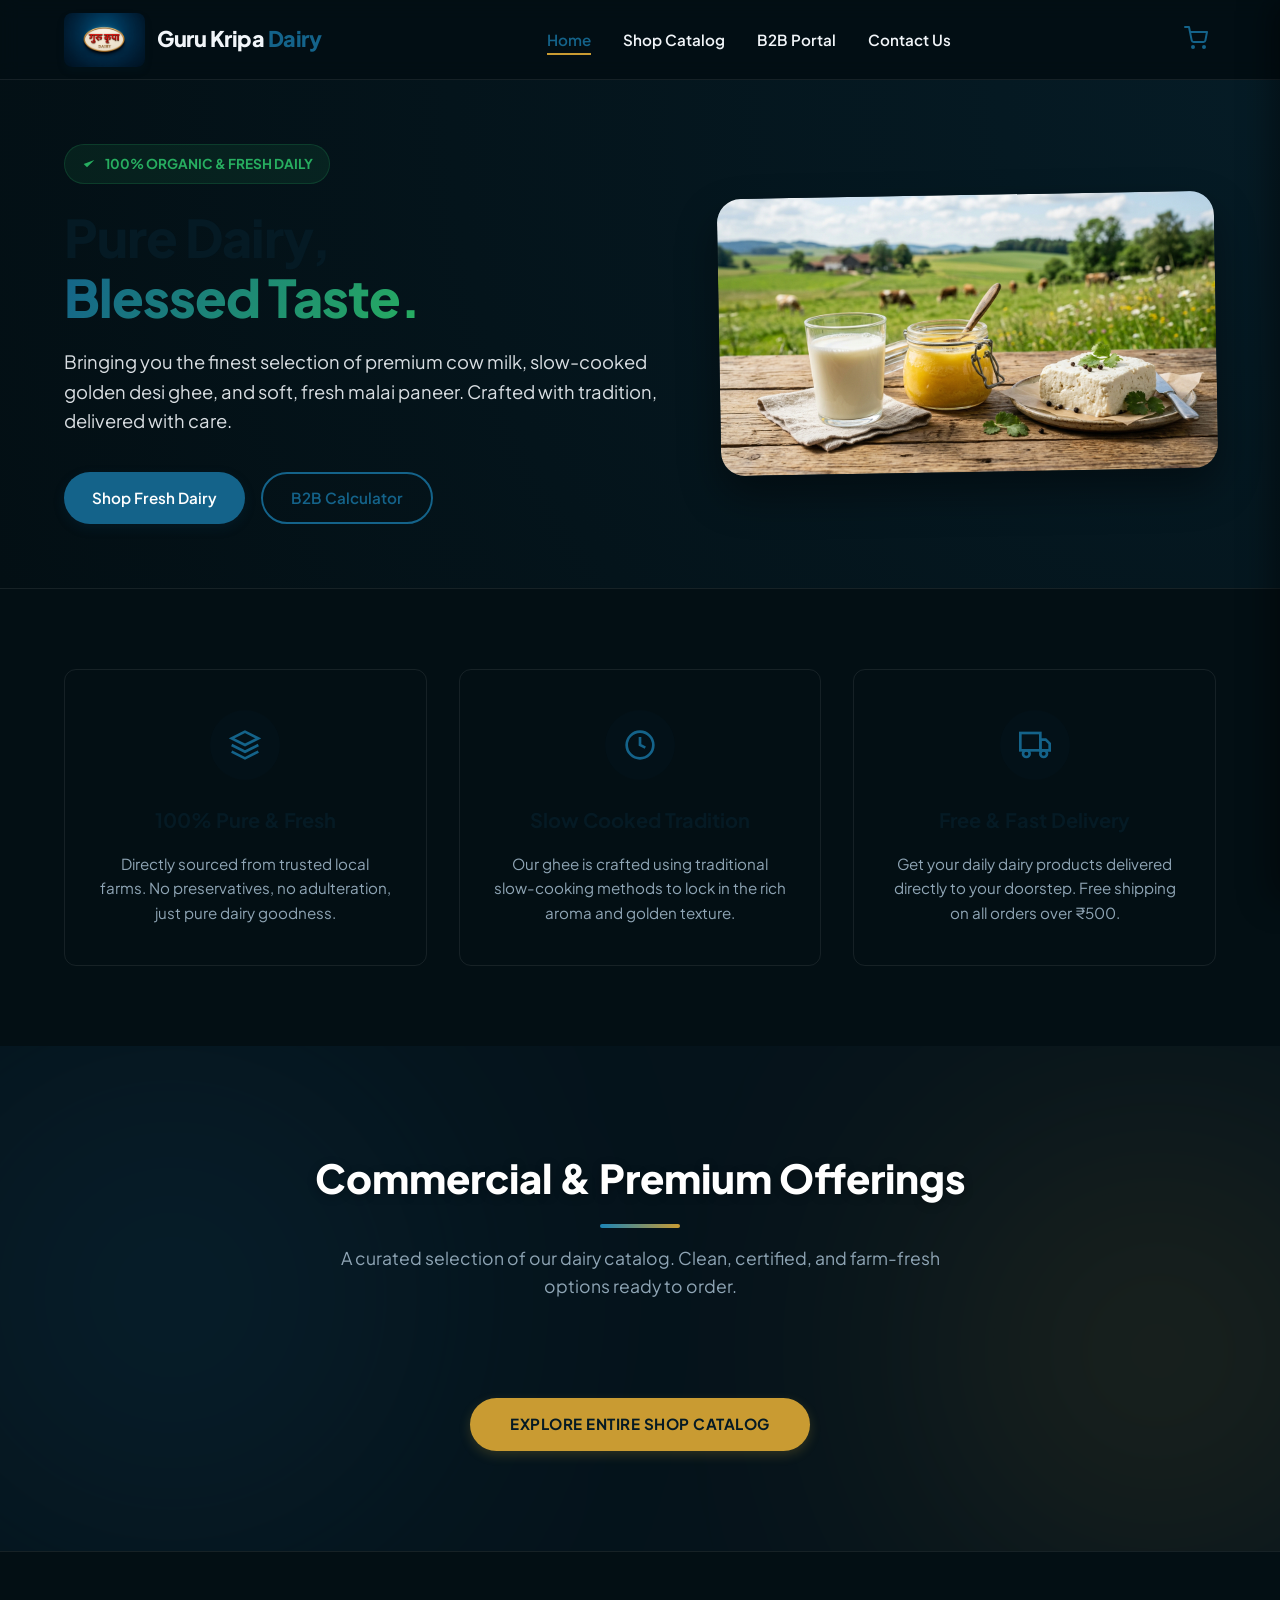
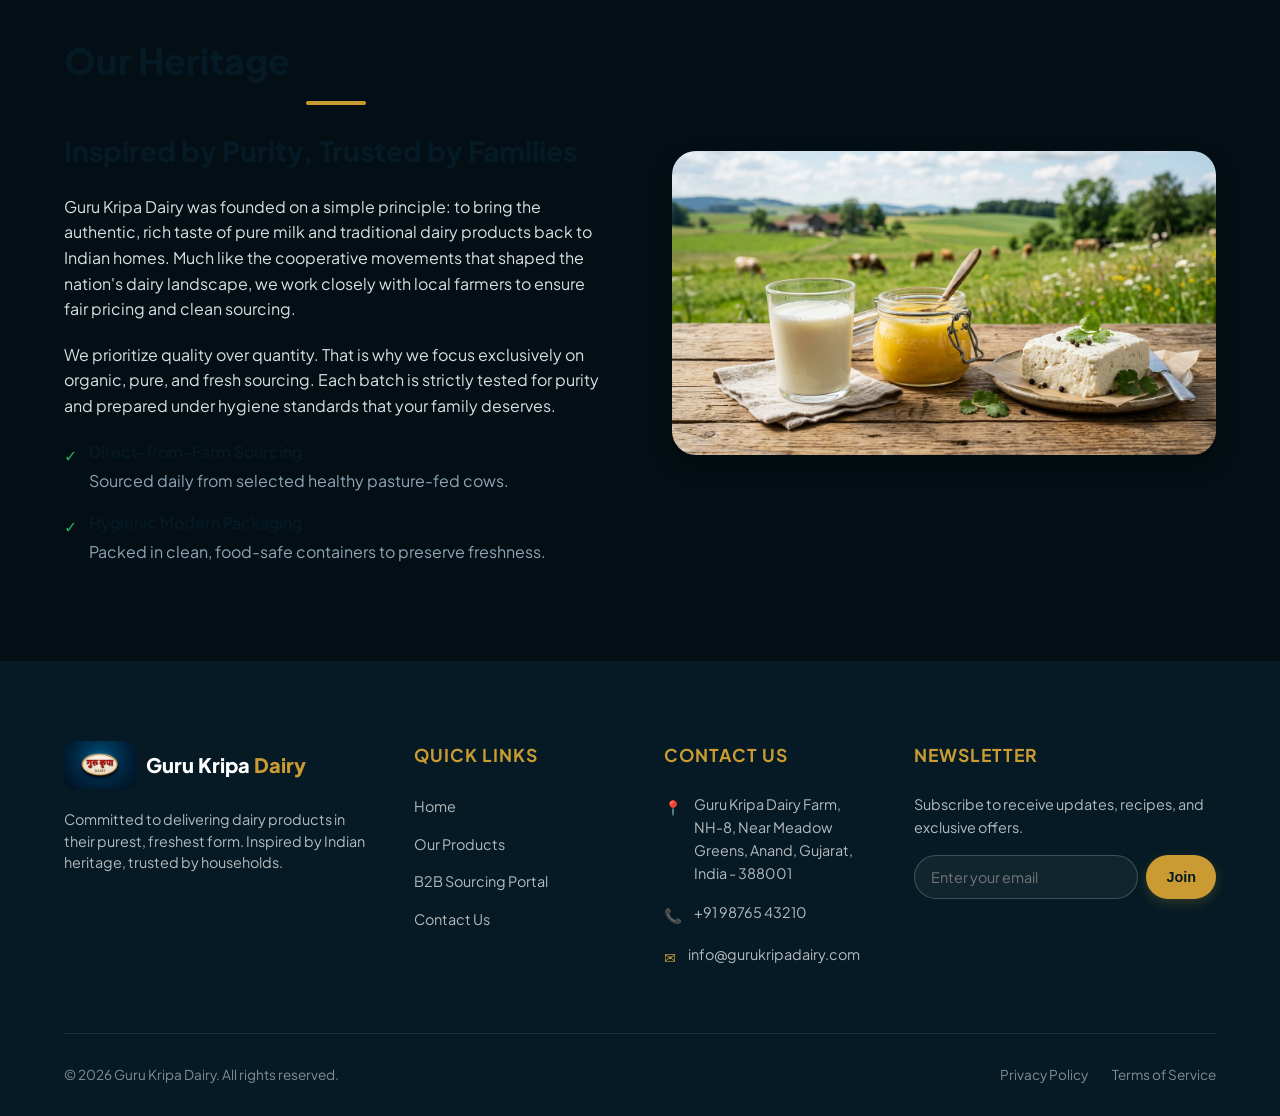
==== index.html @ a54b5630 "Initial commit of redesigned Guru Kripa Dairy website" ====
<!DOCTYPE html>
<html lang="en">
<head>
  <meta charset="UTF-8">
  <meta name="viewport" content="width=device-width, initial-scale=1.0">
  <title>Guru Kripa Dairy | Fresh & Pure Milk, Ghee, and Paneer</title>
  <meta name="description" content="Discover the pure taste of Guru Kripa Dairy. We offer premium, fresh cow milk, traditional slow-cooked desi ghee, and soft malai paneer delivered straight to your home.">
  
  <!-- Preconnect to Google Fonts -->
  <link rel="preconnect" href="https://fonts.googleapis.com">
  <link rel="preconnect" href="https://fonts.gstatic.com" crossorigin>
  <link href="https://fonts.googleapis.com/css2?family=Plus+Jakarta+Sans:wght@400;500;600;700;800&display=swap" rel="stylesheet">
  
  <!-- Stylesheet -->
  <link rel="stylesheet" href="style.css">
</head>
<body>

  <!-- HEADER & NAVIGATION -->
  <header class="header" id="header">
    <div class="container">
      <a href="index.html" class="logo" aria-label="Guru Kripa Dairy Home">
        <img src="images/logo.webp" alt="Guru Kripa Dairy Logo" class="logo-img">
        <span class="logo-text">Guru Kripa <span>Dairy</span></span>
      </a>
      
      <nav aria-label="Main Navigation">
        <ul class="nav-links">
          <li><a href="index.html" class="active">Home</a></li>
          <li><a href="shop.html">Shop Catalog</a></li>
          <li><a href="dashboard.html">B2B Portal</a></li>
          <li><a href="contact.html">Contact Us</a></li>
        </ul>
      </nav>
      
      <div class="nav-actions">
        <button class="cart-toggle" id="cart-toggle-btn" aria-label="View shopping cart">
          <svg class="cart-icon-svg" viewBox="0 0 24 24">
            <circle cx="9" cy="21" r="1"></circle>
            <circle cx="20" cy="21" r="1"></circle>
            <path d="M1 1h4l2.68 13.39a2 2 0 0 0 2 1.61h9.72a2 2 0 0 0 2-1.61L23 6H6"></path>
          </svg>
          <span class="cart-badge" id="cart-badge" style="display: none;">0</span>
        </button>
      </div>
    </div>
  </header>

  <!-- HERO SECTION -->
  <section class="hero" id="home">
    <div class="container">
      <div class="hero-grid">
        <div class="hero-content">
          <div class="hero-badge">
            <svg style="width: 16px; height: 16px; fill: currentColor;" viewBox="0 0 24 24">
              <polyline points="20 6 9 17 4 12"></polyline>
            </svg>
            100% Organic & Fresh Daily
          </div>
          <h1 class="hero-title">Pure Dairy, <br><span>Blessed Taste.</span></h1>
          <p class="hero-description">Bringing you the finest selection of premium cow milk, slow-cooked golden desi ghee, and soft, fresh malai paneer. Crafted with tradition, delivered with care.</p>
          <div class="hero-actions">
            <a href="shop.html" class="btn btn-primary">Shop Fresh Dairy</a>
            <a href="dashboard.html" class="btn btn-outline">B2B Calculator</a>
          </div>
        </div>
        <div class="hero-image-container">
          <div class="hero-circle-bg" aria-hidden="true"></div>
          <img src="images/hero_banner.jpg" alt="Fresh cow milk glass, rich golden ghee jar, and fresh block of paneer set on a wooden table with green pasture background" class="hero-img">
        </div>
      </div>
    </div>
  </section>

  <!-- FEATURES / BENEFITS SECTION -->
  <section class="features">
    <div class="container">
      <div class="features-grid">
        
        <div class="feature-card">
          <div class="feature-icon-wrapper">
            <svg class="feature-icon-svg" viewBox="0 0 24 24">
              <path d="M12 2L2 7l10 5 10-5-10-5zM2 17l10 5 10-5M2 12l10 5 10-5"></path>
            </svg>
          </div>
          <h3 class="feature-title">100% Pure & Fresh</h3>
          <p class="feature-desc">Directly sourced from trusted local farms. No preservatives, no adulteration, just pure dairy goodness.</p>
        </div>

        <div class="feature-card">
          <div class="feature-icon-wrapper">
            <svg class="feature-icon-svg" viewBox="0 0 24 24">
              <circle cx="12" cy="12" r="10"></circle>
              <polyline points="12 6 12 12 16 14"></polyline>
            </svg>
          </div>
          <h3 class="feature-title">Slow Cooked Tradition</h3>
          <p class="feature-desc">Our ghee is crafted using traditional slow-cooking methods to lock in the rich aroma and golden texture.</p>
        </div>

        <div class="feature-card">
          <div class="feature-icon-wrapper">
            <svg class="feature-icon-svg" viewBox="0 0 24 24">
              <rect x="1" y="3" width="15" height="13"></rect>
              <polygon points="16 8 20 8 23 11 23 16 16 16 16 8"></polygon>
              <circle cx="5.5" cy="18.5" r="2.5"></circle>
              <circle cx="18.5" cy="18.5" r="2.5"></circle>
            </svg>
          </div>
          <h3 class="feature-title">Free & Fast Delivery</h3>
          <p class="feature-desc">Get your daily dairy products delivered directly to your doorstep. Free shipping on all orders over ₹500.</p>
        </div>

      </div>
    </div>
  </section>

  <!-- FEATURED PRODUCTS SECTION -->
  <section class="products-section" id="products">
    <div class="products-bg-glow products-glow-1"></div>
    <div class="products-bg-glow products-glow-2"></div>
    
    <div class="container">
      <div class="section-header-wrapper">
        <h2 class="section-title">Commercial & Premium Offerings</h2>
        <p class="section-subtitle">A curated selection of our dairy catalog. Clean, certified, and farm-fresh options ready to order.</p>
      </div>

      <!-- Featured Products Grid (3 items loaded dynamically by app.js) -->
      <div class="products-grid-modern" id="featured-grid-home">
        <!-- Dynamic products injected here -->
      </div>
      
      <div style="text-align: center; margin-top: 48px; position: relative; z-index: 2;">
        <a href="shop.html" class="btn btn-secondary" style="border-radius: var(--radius-round); padding: 14px 40px; font-weight: 700; text-transform: uppercase; letter-spacing: 0.5px;">Explore Entire Shop Catalog</a>
      </div>
    </div>
  </section>

  <!-- BRAND HERITAGE SECTION -->
  <section class="heritage" id="about">
    <div class="container">
      <div class="heritage-grid">
        <div class="heritage-content">
          <h2 class="section-title" style="text-align: left; margin-bottom: 24px;">Our Heritage</h2>
          <h3>Inspired by Purity, Trusted by Families</h3>
          <p>Guru Kripa Dairy was founded on a simple principle: to bring the authentic, rich taste of pure milk and traditional dairy products back to Indian homes. Much like the cooperative movements that shaped the nation's dairy landscape, we work closely with local farmers to ensure fair pricing and clean sourcing.</p>
          <p>We prioritize quality over quantity. That is why we focus exclusively on organic, pure, and fresh sourcing. Each batch is strictly tested for purity and prepared under hygiene standards that your family deserves.</p>
          
          <ul class="heritage-list">
            <li class="heritage-list-item">
              <div class="heritage-list-icon" aria-hidden="true">✓</div>
              <div class="heritage-list-text">
                Direct-from-Farm Sourcing
                <span>Sourced daily from selected healthy pasture-fed cows.</span>
              </div>
            </li>
            <li class="heritage-list-item">
              <div class="heritage-list-icon" aria-hidden="true">✓</div>
              <div class="heritage-list-text">
                Hygienic Modern Packaging
                <span>Packed in clean, food-safe containers to preserve freshness.</span>
              </div>
            </li>
          </ul>
        </div>
        <div class="heritage-img-container">
          <img src="images/hero_banner.jpg" alt="Dairy farm cattle grazing in green meadows" class="heritage-img">
        </div>
      </div>
    </div>
  </section>

  <!-- CART DRAWER -->
  <div class="cart-overlay" id="cart-overlay"></div>
  <section class="cart-drawer" id="cart-drawer" aria-labelledby="cart-drawer-title">
    <div class="cart-header">
      <h3 class="cart-title" id="cart-drawer-title">Your Cart</h3>
      <button class="btn-close-cart" id="close-cart-btn" aria-label="Close cart drawer">
        <svg class="close-icon-svg" viewBox="0 0 24 24">
          <line x1="18" y1="6" x2="6" y2="18"></line>
          <line x1="6" y1="6" x2="18" y2="18"></line>
        </svg>
      </button>
    </div>
    
    <div class="cart-body" id="cart-items-container">
      <!-- Dynamic Cart Items will be rendered here -->
    </div>
    
    <div class="cart-footer">
      <div class="cart-summary-row">
        <span>Subtotal</span>
        <span id="cart-subtotal">₹0.00</span>
      </div>
      <div class="cart-summary-row">
        <span>Delivery Charges</span>
        <span id="cart-badge" style="display:none;"></span>
        <span id="cart-delivery">₹0.00</span>
      </div>
      <div class="cart-summary-row total">
        <span>Total Amount</span>
        <span id="cart-total">₹0.00</span>
      </div>
      <a href="cart.html" class="btn btn-primary btn-checkout" style="text-align: center; text-decoration: none;">View Cart & Checkout</a>
    </div>
  </section>

  <!-- FOOTER -->
  <footer class="footer" id="contact">
    <div class="container">
      <div class="footer-grid">
        
        <div class="footer-col">
          <a href="index.html" class="footer-logo">
            <img src="images/logo.webp" alt="Guru Kripa Dairy Logo" class="logo-img" style="height: 48px; box-shadow: none;">
            <span class="footer-logo-text">Guru Kripa <span>Dairy</span></span>
          </a>
          <p class="footer-desc">Committed to delivering dairy products in their purest, freshest form. Inspired by Indian heritage, trusted by households.</p>
        </div>
        
        <div class="footer-col">
          <h4>Quick Links</h4>
          <ul class="footer-links">
            <li><a href="index.html">Home</a></li>
            <li><a href="shop.html">Our Products</a></li>
            <li><a href="dashboard.html">B2B Sourcing Portal</a></li>
            <li><a href="contact.html">Contact Us</a></li>
          </ul>
        </div>
        
        <div class="footer-col">
          <h4>Contact Us</h4>
          <div class="footer-contact-item">
            <span class="footer-contact-icon" aria-hidden="true">📍</span>
            <span>Guru Kripa Dairy Farm, NH-8, Near Meadow Greens, Anand, Gujarat, India - 388001</span>
          </div>
          <div class="footer-contact-item">
            <span class="footer-contact-icon" aria-hidden="true">📞</span>
            <span>+91 98765 43210</span>
          </div>
          <div class="footer-contact-item">
            <span class="footer-contact-icon" aria-hidden="true">✉</span>
            <span>info@gurukripadairy.com</span>
          </div>
        </div>
        
        <div class="footer-col">
          <h4>Newsletter</h4>
          <p class="footer-newsletter-text">Subscribe to receive updates, recipes, and exclusive offers.</p>
          <form class="newsletter-form" onsubmit="event.preventDefault(); alert('Subscribed successfully.');">
            <input class="newsletter-input" type="email" required placeholder="Enter your email" aria-label="Email address for newsletter">
            <button class="btn btn-secondary btn-newsletter" type="submit">Join</button>
          </form>
        </div>

      </div>
      
      <div class="footer-bottom">
        <p>&copy; 2026 Guru Kripa Dairy. All rights reserved.</p>
        <div class="footer-bottom-links">
          <a href="#">Privacy Policy</a>
          <a href="#">Terms of Service</a>
        </div>
      </div>
    </div>
  </footer>

  <!-- Script -->
  <script src="app.js"></script>
</body>
</html>
---- style.css ----
/* ==========================================
   GURU KRIPA DAIRY - DESIGN SYSTEM & STYLES
   ========================================== */

:root {
  /* Colors - Premium Dark Mode Matched to Guru Kripa Brand */
  --color-primary: #14638a;       /* Glowing brand blue */
  --color-primary-light: #1c85b7;
  --color-primary-dark: #051a24;
  --color-secondary: #c99b32;     /* Metallic Gold */
  --color-secondary-hover: #e0b043;
  --color-accent: #27ae60;        /* Fresh green for badges */
  --color-accent-light: #2ecc71;
  --color-bg-light: #030f14;      /* Deep Obsidian / Dark Teal background */
  --color-bg-card: #0a1c27;       /* Card/Container background */
  --color-text-dark: #f1f5f9;     /* Slate-100 body text */
  --color-text-muted: #8fa5b5;    /* Muted bluish-grey text */
  --color-border: rgba(255, 255, 255, 0.08); /* Transparent thin border */
  
  /* Typography */
  --font-family: 'Plus Jakarta Sans', system-ui, -apple-system, sans-serif;
  
  /* Grid & Layout */
  --container-width: 1200px;
  --header-height: 80px;
  
  /* Shadows & Radius */
  --shadow-sm: 0 2px 4px rgba(0, 0, 0, 0.2);
  --shadow-md: 0 10px 20px rgba(0, 0, 0, 0.3);
  --shadow-lg: 0 20px 40px rgba(0, 0, 0, 0.4);
  --radius-sm: 6px;
  --radius-md: 12px;
  --radius-lg: 24px;
  --radius-round: 50px;
  
  /* Transitions */
  --transition-fast: 0.2s ease;
  --transition-smooth: 0.4s cubic-bezier(0.16, 1, 0.3, 1);
}

/* Reset & Base Styles */
* {
  box-sizing: border-box;
  margin: 0;
  padding: 0;
}

html {
  scroll-behavior: smooth;
}

body {
  font-family: var(--font-family);
  background-color: var(--color-bg-light);
  color: var(--color-text-dark);
  line-height: 1.6;
  overflow-x: hidden;
}

/* Utility Classes */
.container {
  width: 100%;
  max-width: var(--container-width);
  margin: 0 auto;
  padding: 0 24px;
}

.btn {
  display: inline-flex;
  align-items: center;
  justify-content: center;
  padding: 12px 28px;
  font-size: 0.95rem;
  font-weight: 600;
  border-radius: var(--radius-round);
  border: none;
  cursor: pointer;
  transition: var(--transition-smooth);
  text-decoration: none;
  gap: 8px;
}

.btn-primary {
  background-color: var(--color-primary);
  color: white;
  box-shadow: 0 4px 12px rgba(11, 60, 93, 0.2);
}

.btn-primary:hover {
  background-color: var(--color-primary-light);
  transform: translateY(-2px);
  box-shadow: 0 6px 16px rgba(11, 60, 93, 0.3);
}

.btn-secondary {
  background-color: var(--color-secondary);
  color: var(--color-primary-dark);
  box-shadow: 0 4px 12px rgba(212, 175, 55, 0.2);
}

.btn-secondary:hover {
  background-color: var(--color-secondary-hover);
  transform: translateY(-2px);
  box-shadow: 0 6px 16px rgba(212, 175, 55, 0.3);
}

.btn-outline {
  background-color: transparent;
  border: 2px solid var(--color-primary);
  color: var(--color-primary);
}

.btn-outline:hover {
  background-color: var(--color-primary);
  color: white;
}

.section-title {
  font-size: 2.25rem;
  font-weight: 800;
  color: var(--color-primary-dark);
  text-align: center;
  margin-bottom: 12px;
  position: relative;
}

.section-title::after {
  content: '';
  display: block;
  width: 60px;
  height: 4px;
  background-color: var(--color-secondary);
  margin: 12px auto 0;
  border-radius: var(--radius-round);
}

.section-subtitle {
  font-size: 1.1rem;
  color: var(--color-text-muted);
  text-align: center;
  margin-bottom: 48px;
  max-width: 600px;
  margin-left: auto;
  margin-right: auto;
}

/* Header & Navigation */
.header {
  height: var(--header-height);
  background-color: rgba(3, 15, 20, 0.85);
  border-bottom: 1px solid var(--color-border);
  position: fixed;
  top: 0;
  left: 0;
  right: 0;
  z-index: 100;
  backdrop-filter: blur(10px);
  -webkit-backdrop-filter: blur(10px);
  transition: var(--transition-smooth);
}

.header.scrolled {
  box-shadow: var(--shadow-md);
  height: 70px;
}

.header .container {
  display: flex;
  justify-content: space-between;
  align-items: center;
  height: 100%;
}

.logo {
  display: flex;
  align-items: center;
  gap: 12px;
  text-decoration: none;
}

.logo-img {
  height: 54px;
  width: auto;
  border-radius: 8px;
  box-shadow: 0 4px 8px rgba(5, 53, 76, 0.1);
  transition: var(--transition-smooth);
}

.logo-img:hover {
  transform: scale(1.05) rotate(-1deg);
}

.logo-text {
  font-size: 1.35rem;
  font-weight: 800;
  color: var(--color-text-dark);
  letter-spacing: -0.5px;
}

.logo-text span {
  color: var(--color-primary);
}

.nav-links {
  display: flex;
  list-style: none;
  gap: 32px;
}

.nav-links a {
  text-decoration: none;
  color: var(--color-text-dark);
  font-weight: 600;
  font-size: 0.95rem;
  transition: var(--transition-fast);
  position: relative;
  padding: 6px 0;
}

.nav-links a:hover,
.nav-links a.active {
  color: var(--color-primary);
}

.nav-links a::after {
  content: '';
  position: absolute;
  bottom: 0;
  left: 0;
  width: 100%;
  height: 2px;
  background-color: var(--color-secondary);
  transform: scaleX(0);
  transform-origin: right;
  transition: transform var(--transition-smooth);
}

.nav-links a:hover::after,
.nav-links a.active::after {
  transform: scaleX(1);
  transform-origin: left;
}

.nav-actions {
  display: flex;
  align-items: center;
  gap: 20px;
}

.cart-toggle {
  background: transparent;
  border: none;
  cursor: pointer;
  position: relative;
  padding: 8px;
  color: var(--color-primary);
  transition: var(--transition-fast);
}

.cart-toggle:hover {
  color: var(--color-primary-light);
  transform: scale(1.05);
}

.cart-icon-svg {
  width: 24px;
  height: 24px;
  fill: none;
  stroke: currentColor;
  stroke-width: 2;
  stroke-linecap: round;
  stroke-linejoin: round;
}

.cart-badge {
  position: absolute;
  top: -2px;
  right: -2px;
  background-color: var(--color-accent);
  color: white;
  font-size: 0.75rem;
  font-weight: 700;
  width: 20px;
  height: 20px;
  border-radius: 50%;
  display: flex;
  align-items: center;
  justify-content: center;
  border: 2px solid white;
}

/* Hero Section */
.hero {
  margin-top: var(--header-height);
  padding: 64px 0;
  background: radial-gradient(circle at top right, rgba(20, 99, 138, 0.15), var(--color-bg-light));
  position: relative;
  overflow: hidden;
}

.hero-grid {
  display: grid;
  grid-template-columns: 1.1fr 0.9fr;
  gap: 48px;
  align-items: center;
}

.hero-content {
  z-index: 10;
}

.hero-badge {
  display: inline-flex;
  align-items: center;
  gap: 8px;
  background-color: rgba(39, 174, 96, 0.1);
  color: var(--color-accent);
  padding: 8px 16px;
  border-radius: var(--radius-round);
  font-size: 0.85rem;
  font-weight: 700;
  text-transform: uppercase;
  margin-bottom: 24px;
  border: 1px solid rgba(39, 174, 96, 0.2);
}

.hero-title {
  font-size: 3.25rem;
  font-weight: 900;
  color: var(--color-primary-dark);
  line-height: 1.15;
  margin-bottom: 20px;
  letter-spacing: -1px;
}

.hero-title span {
  color: var(--color-primary-light);
  background: linear-gradient(120deg, var(--color-primary) 0%, var(--color-accent) 100%);
  -webkit-background-clip: text;
  -webkit-text-fill-color: transparent;
}

.hero-description {
  font-size: 1.15rem;
  color: var(--color-text-dark);
  margin-bottom: 36px;
  opacity: 0.9;
}

.hero-actions {
  display: flex;
  gap: 16px;
  flex-wrap: wrap;
}

.hero-image-container {
  position: relative;
  display: flex;
  justify-content: center;
  align-items: center;
}

.hero-circle-bg {
  position: absolute;
  width: 100%;
  height: 100%;
  max-width: 450px;
  max-height: 450px;
  background: radial-gradient(circle, rgba(11, 60, 93, 0.1) 0%, rgba(255, 255, 255, 0) 70%);
  border-radius: 50%;
  z-index: 1;
}

.hero-img {
  width: 100%;
  max-width: 500px;
  height: auto;
  border-radius: var(--radius-lg);
  box-shadow: var(--shadow-lg);
  z-index: 2;
  transform: rotate(-1deg);
  transition: var(--transition-smooth);
}

.hero-img:hover {
  transform: rotate(0deg) scale(1.02);
}

/* Features Section */
.features {
  padding: 80px 0;
  background-color: var(--color-bg-light);
  border-top: 1px solid var(--color-border);
}

.features-grid {
  display: grid;
  grid-template-columns: repeat(3, 1fr);
  gap: 32px;
}

.feature-card {
  text-align: center;
  padding: 40px 32px;
  border-radius: var(--radius-md);
  border: 1px solid var(--color-border);
  transition: var(--transition-smooth);
}

.feature-card:hover {
  transform: translateY(-8px);
  box-shadow: var(--shadow-md);
  border-color: transparent;
}

.feature-icon-wrapper {
  width: 70px;
  height: 70px;
  border-radius: 50%;
  background-color: rgba(11, 60, 93, 0.05);
  display: flex;
  align-items: center;
  justify-content: center;
  margin: 0 auto 24px;
  color: var(--color-primary);
  transition: var(--transition-fast);
}

.feature-card:hover .feature-icon-wrapper {
  background-color: var(--color-primary);
  color: white;
}

.feature-icon-svg {
  width: 32px;
  height: 32px;
  fill: none;
  stroke: currentColor;
  stroke-width: 2;
}

.feature-title {
  font-size: 1.25rem;
  font-weight: 700;
  color: var(--color-primary-dark);
  margin-bottom: 16px;
}

.feature-desc {
  font-size: 0.95rem;
  color: var(--color-text-muted);
}

/* ==========================================
   PRODUCTS & B2B COMMERCIAL DASHBOARD STYLES
   ========================================== */

.products-section {
  background-color: #05131b;
  color: #e2e8f0;
  padding: 100px 0;
  position: relative;
  overflow: hidden;
}

/* Ambient Glowing Spheres */
.products-bg-glow {
  position: absolute;
  border-radius: 50%;
  filter: blur(140px);
  opacity: 0.35;
  pointer-events: none;
  z-index: 0;
}

.products-glow-1 {
  width: 600px;
  height: 600px;
  background: radial-gradient(circle, var(--color-primary) 0%, transparent 70%);
  top: -10%;
  left: -10%;
  animation: floatGlow 25s ease-in-out infinite alternate;
}

.products-glow-2 {
  width: 500px;
  height: 500px;
  background: radial-gradient(circle, var(--color-secondary) 0%, transparent 70%);
  bottom: -10%;
  right: -10%;
  animation: floatGlow 30s ease-in-out infinite alternate-reverse;
}

.section-header-wrapper {
  text-align: center;
  margin-bottom: 50px;
  position: relative;
  z-index: 2;
}

.section-header-wrapper .section-title {
  font-size: 2.5rem;
  font-weight: 800;
  color: #ffffff;
  margin-bottom: 16px;
  text-shadow: 0 2px 10px rgba(0,0,0,0.3);
}

.section-header-wrapper .section-title::after {
  content: '';
  display: block;
  width: 80px;
  height: 4px;
  background: linear-gradient(90deg, var(--color-primary-light), var(--color-secondary));
  margin: 14px auto 0;
  border-radius: var(--radius-round);
}

.section-header-wrapper .section-subtitle {
  font-size: 1.1rem;
  color: #8fa5b5;
  max-width: 650px;
  margin: 0 auto;
}

/* Advanced Dashboard Controls */
.dashboard-controls {
  background: rgba(11, 76, 104, 0.12);
  border: 1px solid rgba(255, 255, 255, 0.05);
  backdrop-filter: blur(16px);
  -webkit-backdrop-filter: blur(16px);
  border-radius: 24px;
  padding: 24px;
  margin-bottom: 40px;
  position: relative;
  z-index: 10;
  box-shadow: 
    0 20px 45px rgba(0, 0, 0, 0.4),
    inset 0 1px 0 rgba(255, 255, 255, 0.05);
}

.search-sort-row {
  display: grid;
  grid-template-columns: 1fr 240px;
  gap: 16px;
  margin-bottom: 20px;
}

.search-box-wrapper {
  position: relative;
  display: flex;
  align-items: center;
}

.search-icon {
  position: absolute;
  left: 18px;
  width: 20px;
  height: 20px;
  fill: none;
  stroke: #8fa5b5;
  stroke-width: 2;
  pointer-events: none;
}

#product-search {
  width: 100%;
  background: rgba(5, 19, 27, 0.6);
  border: 1px solid rgba(255, 255, 255, 0.08);
  border-radius: 14px;
  padding: 16px 48px 16px 52px;
  color: #ffffff;
  font-family: var(--font-family);
  font-size: 1rem;
  font-weight: 500;
  outline: none;
  transition: var(--transition-fast);
  box-shadow: inset 0 2px 4px rgba(0, 0, 0, 0.2);
}

#product-search:focus {
  border-color: var(--color-primary-light);
  box-shadow: 
    inset 0 2px 4px rgba(0, 0, 0, 0.2),
    0 0 12px rgba(20, 99, 138, 0.3);
}

.search-clear {
  position: absolute;
  right: 18px;
  background: transparent;
  border: none;
  color: #8fa5b5;
  font-size: 1.5rem;
  cursor: pointer;
  padding: 4px;
  display: flex;
  align-items: center;
  justify-content: center;
  transition: var(--transition-fast);
}

.search-clear:hover {
  color: #ffffff;
}

.sort-box-wrapper select {
  width: 100%;
  background: rgba(5, 19, 27, 0.6);
  border: 1px solid rgba(255, 255, 255, 0.08);
  border-radius: 14px;
  padding: 16px 20px;
  color: #ffffff;
  font-family: var(--font-family);
  font-size: 0.95rem;
  font-weight: 600;
  outline: none;
  cursor: pointer;
  transition: var(--transition-fast);
  appearance: none;
  background-image: url("data:image/svg+xml,%3Csvg xmlns='http://www.w3.org/2000/svg' fill='none' viewBox='0 0 24 24' stroke='%238fa5b5' stroke-width='2'%3E%3Cpath stroke-linecap='round' stroke-linejoin='round' d='M19 9l-7 7-7-7'/%3E%3C/svg%3E");
  background-repeat: no-repeat;
  background-position: right 16px center;
  background-size: 16px;
  box-shadow: inset 0 2px 4px rgba(0, 0, 0, 0.2);
}

.sort-box-wrapper select:focus {
  border-color: var(--color-primary-light);
}

.filters-tabs-row {
  display: flex;
  justify-content: space-between;
  align-items: center;
  gap: 16px;
  flex-wrap: wrap;
}

.category-tabs {
  display: flex;
  gap: 8px;
  background: rgba(5, 19, 27, 0.4);
  padding: 6px;
  border-radius: 14px;
  border: 1px solid rgba(255, 255, 255, 0.04);
}

.category-tab {
  background: transparent;
  border: none;
  color: #8fa5b5;
  padding: 10px 20px;
  border-radius: 10px;
  font-family: var(--font-family);
  font-size: 0.9rem;
  font-weight: 700;
  cursor: pointer;
  transition: var(--transition-fast);
}

.category-tab.active {
  background: var(--color-primary);
  color: #ffffff;
  box-shadow: 0 4px 10px rgba(11, 76, 104, 0.3);
}

.category-tab:hover:not(.active) {
  color: #ffffff;
  background: rgba(255, 255, 255, 0.03);
}

.btn-filter-toggle {
  background: rgba(255, 255, 255, 0.03);
  border: 1px solid rgba(255, 255, 255, 0.08);
  border-radius: 12px;
  color: #ffffff;
  padding: 12px 20px;
  font-family: var(--font-family);
  font-size: 0.9rem;
  font-weight: 700;
  display: inline-flex;
  align-items: center;
  gap: 10px;
  cursor: pointer;
  transition: var(--transition-fast);
}

.btn-filter-toggle:hover {
  background: rgba(255, 255, 255, 0.08);
  border-color: rgba(255, 255, 255, 0.15);
}

.filter-icon {
  width: 16px;
  height: 16px;
  fill: none;
  stroke: currentColor;
  stroke-width: 2.5;
}

/* Hidden Advanced Filters Panel */
.advanced-filter-panel {
  margin-top: 24px;
  border-top: 1px solid rgba(255, 255, 255, 0.06);
  padding-top: 24px;
}

.filter-grid {
  display: grid;
  grid-template-columns: repeat(3, 1fr);
  gap: 32px;
  margin-bottom: 20px;
}

.filter-col {
  display: flex;
  flex-direction: column;
  gap: 10px;
}

.filter-label {
  font-size: 0.85rem;
  font-weight: 700;
  color: #8fa5b5;
  text-transform: uppercase;
  letter-spacing: 0.5px;
}

.range-slider-wrapper {
  display: flex;
  align-items: center;
  gap: 14px;
  font-size: 0.9rem;
  font-weight: 700;
  color: #ffffff;
}

.range-slider-wrapper input[type="range"] {
  flex-grow: 1;
  height: 6px;
  border-radius: 3px;
  outline: none;
  appearance: none;
  background: rgba(255, 255, 255, 0.1);
  accent-color: var(--color-secondary);
}

.filter-actions {
  display: flex;
  justify-content: flex-end;
}

.btn-filter-reset {
  background: transparent;
  border: none;
  color: #8fa5b5;
  font-family: var(--font-family);
  font-size: 0.85rem;
  font-weight: 700;
  cursor: pointer;
  text-decoration: underline;
}

.btn-filter-reset:hover {
  color: #ffffff;
}

/* Compare Selection Bar */
.comparison-bar {
  background: linear-gradient(90deg, rgba(11, 76, 104, 0.3), rgba(201, 155, 50, 0.15));
  border: 1px solid rgba(251, 219, 137, 0.2);
  border-radius: 16px;
  padding: 16px 24px;
  margin-bottom: 40px;
  display: flex;
  justify-content: space-between;
  align-items: center;
  gap: 16px;
  flex-wrap: wrap;
  z-index: 10;
  position: relative;
  box-shadow: 0 10px 30px rgba(0,0,0,0.2);
}

.comparison-bar-info {
  display: flex;
  align-items: center;
  gap: 12px;
  font-weight: 700;
  font-size: 0.95rem;
  color: #ffffff;
}

.compare-icon {
  width: 20px;
  height: 20px;
  fill: none;
  stroke: var(--color-secondary);
  stroke-width: 2;
}

.btn-compare-clear {
  background: transparent;
  border: none;
  color: #8fa5b5;
  font-family: var(--font-family);
  font-size: 0.85rem;
  font-weight: 700;
  cursor: pointer;
}

.btn-compare-clear:hover {
  color: #ffffff;
  text-decoration: underline;
}

.btn-sm {
  padding: 8px 20px;
  font-size: 0.85rem;
}

/* Dynamic Product Grid */
.products-grid-modern {
  display: grid;
  grid-template-columns: repeat(3, 1fr);
  gap: 32px;
  position: relative;
  z-index: 2;
}

/* Modern Glassmorphic Cards */
.product-card-modern {
  background: rgba(255, 255, 255, 0.02);
  border: 1px solid rgba(255, 255, 255, 0.06);
  border-radius: 24px;
  overflow: hidden;
  box-shadow: 
    0 10px 30px rgba(0, 0, 0, 0.3),
    inset 0 1px 0 rgba(255, 255, 255, 0.05);
  backdrop-filter: blur(16px);
  -webkit-backdrop-filter: blur(16px);
  transition: border-color var(--transition-fast), box-shadow var(--transition-medium);
  display: flex;
  flex-direction: column;
  transform-style: preserve-3d;
  perspective: 1000px;
}

.product-card-modern:hover {
  border-color: rgba(201, 155, 50, 0.3);
  box-shadow: 
    0 25px 50px rgba(0, 0, 0, 0.5),
    0 0 35px rgba(11, 76, 104, 0.25);
}

.product-img-wrapper-modern {
  position: relative;
  padding-bottom: 90%;
  overflow: hidden;
  background-color: #030a0e;
}

.product-img-modern {
  position: absolute;
  top: 0;
  left: 0;
  width: 100%;
  height: 100%;
  object-fit: cover;
  transition: transform 0.8s cubic-bezier(0.16, 1, 0.3, 1);
}

.product-card-modern:hover .product-img-modern {
  transform: scale(1.06);
}

.tag-modern {
  position: absolute;
  top: 16px;
  left: 16px;
  background: linear-gradient(135deg, var(--color-primary-light), var(--color-primary));
  border: 1px solid rgba(255, 255, 255, 0.1);
  color: #ffffff;
  padding: 6px 14px;
  border-radius: 20px;
  font-size: 0.72rem;
  font-weight: 800;
  text-transform: uppercase;
  z-index: 10;
  letter-spacing: 0.5px;
  box-shadow: 0 4px 10px rgba(0, 0, 0, 0.3);
}

/* Floating Technical Specs overlay */
.product-specs-pills {
  position: absolute;
  bottom: 14px;
  left: 14px;
  right: 14px;
  display: flex;
  gap: 8px;
  z-index: 10;
  flex-wrap: wrap;
}

.spec-pill {
  background: rgba(5, 19, 27, 0.75);
  border: 1px solid rgba(255, 255, 255, 0.08);
  backdrop-filter: blur(8px);
  -webkit-backdrop-filter: blur(8px);
  color: #ffffff;
  padding: 4px 10px;
  border-radius: 8px;
  font-size: 0.72rem;
  font-weight: 700;
  letter-spacing: 0.2px;
}

.product-info-modern {
  padding: 24px;
  display: flex;
  flex-direction: column;
  flex-grow: 1;
  transform: translateZ(20px); /* 3D effect */
}

.category-modern {
  font-size: 0.75rem;
  font-weight: 800;
  color: var(--color-secondary);
  text-transform: uppercase;
  letter-spacing: 1px;
  margin-bottom: 8px;
}

.name-modern {
  font-size: 1.3rem;
  font-weight: 800;
  color: #ffffff;
  margin-bottom: 10px;
  line-height: 1.3;
}

.desc-modern {
  font-size: 0.9rem;
  color: #8fa5b5;
  line-height: 1.5;
  margin-bottom: 20px;
  flex-grow: 1;
}

/* Card Analytics Callout */
.btn-card-analytics {
  background: rgba(255, 255, 255, 0.02);
  border: 1px solid rgba(255, 255, 255, 0.06);
  border-radius: 12px;
  padding: 10px 16px;
  color: #ffffff;
  font-family: var(--font-family);
  font-size: 0.82rem;
  font-weight: 700;
  cursor: pointer;
  display: flex;
  align-items: center;
  justify-content: center;
  gap: 8px;
  margin-bottom: 20px;
  transition: var(--transition-fast);
}

.btn-card-analytics:hover {
  background: rgba(11, 76, 104, 0.15);
  border-color: rgba(20, 99, 138, 0.4);
}

.analytics-icon {
  width: 14px;
  height: 14px;
  fill: none;
  stroke: var(--color-secondary);
  stroke-width: 2.5;
}

.meta-modern {
  display: flex;
  justify-content: space-between;
  align-items: center;
  border-top: 1px solid rgba(255, 255, 255, 0.06);
  padding-top: 18px;
  margin-top: auto;
}

.price-modern {
  display: flex;
  flex-direction: column;
}

.price-val-modern {
  font-size: 1.4rem;
  font-weight: 800;
  color: #ffffff;
}

.price-unit-modern {
  font-size: 0.75rem;
  color: #8fa5b5;
  font-weight: 500;
}

.card-actions-right {
  display: flex;
  align-items: center;
  gap: 16px;
}

/* Compare Checkbox Styling */
.compare-checkbox-label {
  display: flex;
  align-items: center;
  gap: 6px;
  font-size: 0.78rem;
  font-weight: 700;
  color: #8fa5b5;
  cursor: pointer;
  user-select: none;
  position: relative;
}

.compare-checkbox-label input {
  opacity: 0;
  position: absolute;
  cursor: pointer;
  height: 0;
  width: 0;
}

.custom-checkmark {
  width: 16px;
  height: 16px;
  background: rgba(5, 19, 27, 0.6);
  border: 1px solid rgba(255, 255, 255, 0.15);
  border-radius: 4px;
  display: inline-block;
  position: relative;
  transition: var(--transition-fast);
}

.compare-checkbox-label:hover input ~ .custom-checkmark {
  border-color: var(--color-secondary);
}

.compare-checkbox-label input:checked ~ .custom-checkmark {
  background: var(--color-secondary);
  border-color: var(--color-secondary);
}

.custom-checkmark::after {
  content: "";
  position: absolute;
  display: none;
  left: 5px;
  top: 2px;
  width: 4px;
  height: 8px;
  border: solid #000000;
  border-width: 0 2px 2px 0;
  transform: rotate(45deg);
}

.compare-checkbox-label input:checked ~ .custom-checkmark::after {
  display: block;
}

.compare-checkbox-label input:checked ~ span:not(.custom-checkmark) {
  color: #ffffff;
}

/* ==========================================
   GLASSMORPHIC MODAL & ANALYTICS STYLES
   ========================================== */

.modal-large .modal-container {
  max-width: 960px;
  width: 100%;
}

.glass-modal {
  background: rgba(5, 20, 28, 0.92) !important;
  border: 1px solid rgba(255, 255, 255, 0.08) !important;
  backdrop-filter: blur(24px);
  -webkit-backdrop-filter: blur(24px);
  box-shadow: 
    0 40px 100px rgba(0, 0, 0, 0.8),
    0 0 60px rgba(11, 76, 104, 0.15),
    inset 0 1px 0 rgba(255, 255, 255, 0.1) !important;
  color: #e2e8f0;
}

.glass-modal .modal-header {
  border-bottom: 1px solid rgba(255, 255, 255, 0.06);
}

.glass-modal .modal-title {
  color: #ffffff !important;
  font-size: 1.35rem;
  font-weight: 800;
}

.glass-modal .btn-close-modal {
  color: #8fa5b5;
}

.glass-modal .btn-close-modal:hover {
  color: #ffffff;
}

/* ROI Modal Grid Layout */
.roi-modal-grid {
  display: grid;
  grid-template-columns: 320px 1fr;
  gap: 32px;
}

.roi-modal-left {
  border-right: 1px solid rgba(255, 255, 255, 0.06);
  padding-right: 32px;
}

.roi-product-showcase {
  position: relative;
  border-radius: 16px;
  overflow: hidden;
  border: 1px solid rgba(255, 255, 255, 0.06);
  margin-bottom: 20px;
  background-color: #030a0e;
  padding-bottom: 85%;
}

.roi-product-showcase img {
  position: absolute;
  top: 0;
  left: 0;
  width: 100%;
  height: 100%;
  object-fit: cover;
}

.roi-product-badge-overlay {
  position: absolute;
  top: 12px;
  right: 12px;
  background: var(--color-secondary);
  color: #000000;
  padding: 4px 10px;
  border-radius: 6px;
  font-size: 0.7rem;
  font-weight: 800;
  text-transform: uppercase;
}

.roi-specs-title {
  font-size: 0.95rem;
  font-weight: 800;
  color: #ffffff;
  margin-bottom: 14px;
  text-transform: uppercase;
  letter-spacing: 0.5px;
}

.roi-specs-table {
  width: 100%;
  border-collapse: collapse;
  font-size: 0.85rem;
}

.roi-specs-table td {
  padding: 10px 0;
  border-bottom: 1px solid rgba(255, 255, 255, 0.04);
}

.roi-specs-table td:first-child {
  color: #8fa5b5;
  font-weight: 600;
}

.roi-specs-table td:last-child {
  text-align: right;
  font-weight: 700;
  color: #ffffff;
}

/* Calculator & Charts Area */
.roi-section-heading {
  font-size: 1.2rem;
  font-weight: 800;
  color: #ffffff;
  margin-bottom: 6px;
}

.roi-section-subheading {
  font-size: 0.88rem;
  color: #8fa5b5;
  margin-bottom: 24px;
}

.roi-calculator-form {
  display: grid;
  grid-template-columns: 1fr 1fr;
  gap: 16px;
  margin-bottom: 24px;
  background: rgba(255, 255, 255, 0.015);
  border: 1px solid rgba(255, 255, 255, 0.04);
  border-radius: 16px;
  padding: 20px;
}

.roi-calculator-form .calc-group:first-child {
  grid-column: span 2;
}

.calc-group {
  display: flex;
  flex-direction: column;
  gap: 8px;
}

.calc-label {
  font-size: 0.78rem;
  font-weight: 700;
  color: #8fa5b5;
  text-transform: uppercase;
  letter-spacing: 0.2px;
}

.calc-input {
  background: rgba(5, 19, 27, 0.7);
  border: 1px solid rgba(255, 255, 255, 0.08);
  border-radius: 8px;
  padding: 10px 14px;
  color: #ffffff;
  font-family: var(--font-family);
  font-size: 0.9rem;
  font-weight: 600;
  outline: none;
}

.calc-slider-wrapper {
  display: flex;
  align-items: center;
  gap: 12px;
}

.calc-range {
  flex-grow: 1;
  height: 4px;
  background: rgba(255, 255, 255, 0.1);
  border-radius: 2px;
  appearance: none;
  outline: none;
  accent-color: var(--color-primary-light);
}

.calc-num-input {
  width: 76px;
  background: rgba(5, 19, 27, 0.7);
  border: 1px solid rgba(255, 255, 255, 0.08);
  border-radius: 8px;
  padding: 8px 10px;
  color: #ffffff;
  font-family: var(--font-family);
  font-size: 0.88rem;
  font-weight: 700;
  text-align: center;
  outline: none;
}

/* Metrics Dashboard Cards */
.roi-metrics-row {
  display: grid;
  grid-template-columns: repeat(3, 1fr);
  gap: 16px;
  margin-bottom: 28px;
}

.roi-metric-card {
  background: rgba(255, 255, 255, 0.02);
  border: 1px solid rgba(255, 255, 255, 0.06);
  border-radius: 14px;
  padding: 14px 18px;
  display: flex;
  flex-direction: column;
  gap: 4px;
  box-shadow: inset 0 1px 0 rgba(255,255,255,0.02);
}

.roi-metric-card .metric-title {
  font-size: 0.72rem;
  font-weight: 700;
  color: #8fa5b5;
  text-transform: uppercase;
}

.roi-metric-card .metric-value {
  font-size: 1.35rem;
  font-weight: 800;
  color: #ffffff;
}

.roi-metric-card.highlight-cyan {
  border-color: rgba(20, 99, 138, 0.3);
  background: rgba(11, 76, 104, 0.08);
}

.roi-metric-card.highlight-cyan .metric-value {
  color: var(--color-primary-light);
}

.roi-metric-card.highlight-gold {
  border-color: rgba(201, 155, 50, 0.3);
  background: rgba(201, 155, 50, 0.04);
}

.roi-metric-card.highlight-gold .metric-value {
  color: var(--color-secondary);
}

/* Chart visualization box */
.roi-chart-container {
  background: rgba(5, 19, 27, 0.5);
  border: 1px solid rgba(255, 255, 255, 0.05);
  border-radius: 16px;
  padding: 16px;
  margin-bottom: 28px;
  height: 230px;
  position: relative;
}

.roi-modal-actions {
  display: flex;
  justify-content: flex-end;
  gap: 12px;
}

.roi-modal-actions .btn {
  padding: 12px 24px;
  font-size: 0.9rem;
}

/* Side by Side Comparison Table */
.comparison-table-wrapper {
  overflow-x: auto;
  padding-bottom: 10px;
}

.compare-table {
  width: 100%;
  border-collapse: collapse;
  text-align: left;
  font-size: 0.9rem;
}

.compare-table th, .compare-table td {
  padding: 16px 20px;
  border-bottom: 1px solid rgba(255, 255, 255, 0.06);
}

.compare-table th {
  font-weight: 800;
  color: #ffffff;
  background: rgba(255, 255, 255, 0.01);
}

.compare-table th:first-child {
  width: 220px;
  color: #8fa5b5;
}

.compare-table tr:hover td {
  background: rgba(255, 255, 255, 0.01);
}

.compare-table td {
  color: #e2e8f0;
  font-weight: 500;
}

.compare-table .compare-highlight {
  color: var(--color-secondary);
  font-weight: 700;
}

.compare-table-img {
  width: 80px;
  height: 80px;
  object-fit: cover;
  border-radius: 12px;
  border: 1px solid rgba(255, 255, 255, 0.06);
}

/* ==========================================
   OFFICIAL PRINTABLE REPORT OVERLAY STYLES
   ========================================== */

.print-report-container {
  position: fixed;
  top: 0;
  left: 0;
  width: 100%;
  height: 100%;
  background: #ffffff;
  color: #1e293b;
  z-index: 9999;
  overflow-y: auto;
  padding: 40px;
  font-family: 'Plus Jakarta Sans', system-ui, -apple-system, sans-serif;
  display: flex;
  flex-direction: column;
  box-shadow: 0 0 50px rgba(0,0,0,0.5);
}

.print-report-header {
  display: flex;
  justify-content: space-between;
  align-items: center;
  border-bottom: 2px solid #e2e8f0;
  padding-bottom: 20px;
  margin-bottom: 30px;
}

.print-logo {
  display: flex;
  flex-direction: column;
}

.print-logo .logo-text {
  font-size: 1.4rem;
  font-weight: 800;
  color: #0b4c68;
}

.print-logo .logo-text span {
  color: #c99b32;
}

.print-logo .report-tag {
  font-size: 0.78rem;
  font-weight: 700;
  color: #64748b;
  text-transform: uppercase;
  letter-spacing: 1px;
  margin-top: 4px;
}

.print-date {
  font-size: 0.9rem;
  font-weight: 600;
  color: #64748b;
}

.print-title {
  font-size: 1.8rem;
  font-weight: 800;
  color: #0f172a;
  margin-bottom: 12px;
  line-height: 1.2;
}

.print-intro {
  font-size: 0.95rem;
  color: #475569;
  line-height: 1.6;
  margin-bottom: 30px;
  border-left: 3px solid #0b4c68;
  padding-left: 16px;
}

.print-section {
  margin-bottom: 30px;
}

.print-section h3 {
  font-size: 1.1rem;
  font-weight: 800;
  color: #0b4c68;
  text-transform: uppercase;
  border-bottom: 1px solid #e2e8f0;
  padding-bottom: 8px;
  margin-bottom: 16px;
}

.print-table {
  width: 100%;
  border-collapse: collapse;
  margin-bottom: 16px;
  font-size: 0.9rem;
}

.print-table th, .print-table td {
  border: 1px solid #cbd5e1;
  padding: 10px 14px;
  text-align: left;
}

.print-table th {
  background-color: #f8fafc;
  color: #0f172a;
  font-weight: 700;
}

.print-table td {
  color: #334155;
}

.print-note {
  font-size: 0.82rem;
  color: #64748b;
  line-height: 1.5;
  margin-top: 10px;
  font-style: italic;
}

.print-report-footer {
  margin-top: auto;
  border-top: 1px solid #e2e8f0;
  padding-top: 20px;
  display: flex;
  justify-content: space-between;
  align-items: center;
}

.print-report-footer p {
  font-size: 0.78rem;
  color: #64748b;
  font-weight: 500;
}

.print-actions {
  display: flex;
  gap: 12px;
}

/* @media print directives to print clean documents */
@media print {
  body * {
    visibility: hidden;
  }
  
  .print-report-container, .print-report-container * {
    visibility: visible;
  }
  
  .print-report-container {
    position: absolute;
    left: 0;
    top: 0;
    width: 100%;
    height: auto;
    padding: 0;
    box-shadow: none;
    overflow: visible;
  }
  
  .print-actions {
    display: none;
  }
}

/* Responsive Overrides */
@media (max-width: 992px) {
  .products-grid-modern {
    grid-template-columns: repeat(2, 1fr);
  }
  .roi-modal-grid {
    grid-template-columns: 1fr;
  }
  .roi-modal-left {
    border-right: none;
    border-bottom: 1px solid rgba(255, 255, 255, 0.06);
    padding-right: 0;
    padding-bottom: 24px;
  }
  .search-sort-row {
    grid-template-columns: 1fr;
  }
  .filter-grid {
    grid-template-columns: 1fr;
    gap: 16px;
  }
}

@media (max-width: 640px) {
  .products-grid-modern {
    grid-template-columns: 1fr;
  }
  .roi-calculator-form {
    grid-template-columns: 1fr;
  }
  .roi-calculator-form .calc-group:first-child {
    grid-column: span 1;
  }
  .roi-metrics-row {
    grid-template-columns: 1fr;
  }
}

/* Cart Drawer Styles */
.cart-drawer {
  position: fixed;
  top: 0;
  right: 0;
  bottom: 0;
  width: 100%;
  max-width: 440px;
  background-color: var(--color-bg-card);
  border-left: 1px solid var(--color-border);
  z-index: 200;
  box-shadow: -10px 0 30px rgba(0, 0, 0, 0.4);
  display: flex;
  flex-direction: column;
  transform: translateX(100%);
  transition: transform 0.4s cubic-bezier(0.16, 1, 0.3, 1);
}

.cart-drawer.open {
  transform: translateX(0);
}

.cart-overlay {
  position: fixed;
  top: 0;
  left: 0;
  right: 0;
  bottom: 0;
  background-color: rgba(7, 38, 60, 0.5);
  backdrop-filter: blur(4px);
  z-index: 199;
  opacity: 0;
  pointer-events: none;
  transition: opacity 0.3s ease;
}

.cart-overlay.open {
  opacity: 1;
  pointer-events: auto;
}

.cart-header {
  padding: 24px;
  border-bottom: 1px solid var(--color-border);
  display: flex;
  justify-content: space-between;
  align-items: center;
}

.cart-title {
  font-size: 1.25rem;
  font-weight: 800;
  color: var(--color-primary-dark);
}

.btn-close-cart {
  background: transparent;
  border: none;
  cursor: pointer;
  color: var(--color-text-muted);
  transition: var(--transition-fast);
  padding: 4px;
}

.btn-close-cart:hover {
  color: var(--color-text-dark);
  transform: scale(1.1);
}

.close-icon-svg {
  width: 24px;
  height: 24px;
  fill: none;
  stroke: currentColor;
  stroke-width: 2;
}

.cart-body {
  flex-grow: 1;
  overflow-y: auto;
  padding: 24px;
}

.cart-empty-message {
  display: flex;
  flex-direction: column;
  align-items: center;
  justify-content: center;
  height: 80%;
  color: var(--color-text-muted);
  text-align: center;
}

.empty-cart-svg {
  width: 80px;
  height: 80px;
  margin-bottom: 20px;
  stroke: #cbd5e1;
  stroke-width: 1.5;
  fill: none;
}

.cart-item {
  display: flex;
  gap: 16px;
  padding-bottom: 20px;
  margin-bottom: 20px;
  border-bottom: 1px solid var(--color-border);
  align-items: center;
}

.cart-item-img {
  width: 70px;
  height: 70px;
  object-fit: cover;
  border-radius: var(--radius-sm);
  background-color: #f1f5f9;
}

.cart-item-details {
  flex-grow: 1;
}

.cart-item-name {
  font-weight: 700;
  font-size: 0.95rem;
  color: var(--color-primary-dark);
  margin-bottom: 4px;
}

.cart-item-price {
  font-weight: 600;
  color: var(--color-text-dark);
  font-size: 0.9rem;
}

.cart-item-controls {
  display: flex;
  align-items: center;
  gap: 12px;
  margin-top: 8px;
}

.quantity-btn {
  width: 24px;
  height: 24px;
  border-radius: 50%;
  border: 1px solid var(--color-border);
  background-color: rgba(255, 255, 255, 0.05);
  display: flex;
  align-items: center;
  justify-content: center;
  cursor: pointer;
  font-weight: 600;
  font-size: 0.85rem;
  color: var(--color-text-dark);
  transition: var(--transition-fast);
}

.quantity-btn:hover {
  background-color: var(--color-border);
}

.cart-item-qty {
  font-size: 0.9rem;
  font-weight: 700;
  min-width: 16px;
  text-align: center;
}

.btn-remove-item {
  background: transparent;
  border: none;
  color: #e74c3c;
  cursor: pointer;
  font-size: 0.8rem;
  font-weight: 600;
  margin-left: auto;
  transition: var(--transition-fast);
}

.btn-remove-item:hover {
  text-decoration: underline;
}

.cart-footer {
  padding: 24px;
  border-top: 1px solid var(--color-border);
  background-color: var(--color-bg-light);
}

.cart-summary-row {
  display: flex;
  justify-content: space-between;
  margin-bottom: 12px;
  font-size: 0.95rem;
}

.cart-summary-row.total {
  font-size: 1.25rem;
  font-weight: 800;
  color: var(--color-primary-dark);
  border-top: 1px solid var(--color-border);
  padding-top: 12px;
  margin-bottom: 24px;
}

.btn-checkout {
  width: 100%;
  padding: 16px;
  font-size: 1rem;
}

/* Checkout Modal */
.modal {
  position: fixed;
  top: 0;
  left: 0;
  right: 0;
  bottom: 0;
  display: flex;
  align-items: center;
  justify-content: center;
  z-index: 300;
  opacity: 0;
  pointer-events: none;
  transition: opacity 0.3s ease;
}

.modal.open {
  opacity: 1;
  pointer-events: auto;
}

.modal-backdrop {
  position: absolute;
  top: 0;
  left: 0;
  right: 0;
  bottom: 0;
  background-color: rgba(7, 38, 60, 0.6);
  backdrop-filter: blur(5px);
}

.modal-container {
  background-color: var(--color-bg-card);
  border: 1px solid var(--color-border);
  border-radius: var(--radius-lg);
  width: 90%;
  max-width: 500px;
  box-shadow: var(--shadow-lg);
  position: relative;
  z-index: 301;
  max-height: 90vh;
  display: flex;
  flex-direction: column;
  transform: scale(0.95);
  transition: transform 0.3s cubic-bezier(0.16, 1, 0.3, 1);
}

.modal.open .modal-container {
  transform: scale(1);
}

.modal-header {
  padding: 24px 32px;
  border-bottom: 1px solid var(--color-border);
  display: flex;
  justify-content: space-between;
  align-items: center;
}

.modal-title {
  font-size: 1.35rem;
  font-weight: 800;
  color: var(--color-primary-dark);
}

.btn-close-modal {
  background: transparent;
  border: none;
  cursor: pointer;
  color: var(--color-text-muted);
  transition: var(--transition-fast);
}

.btn-close-modal:hover {
  color: var(--color-text-dark);
}

.modal-body {
  padding: 32px;
  overflow-y: auto;
}

/* Forms */
.form-group {
  margin-bottom: 20px;
}

.form-label {
  display: block;
  font-weight: 600;
  margin-bottom: 8px;
  font-size: 0.9rem;
  color: var(--color-primary-dark);
}

.form-input {
  width: 100%;
  padding: 12px 16px;
  border: 1px solid var(--color-border);
  background-color: rgba(5, 19, 27, 0.7);
  border-radius: var(--radius-sm);
  font-family: var(--font-family);
  font-size: 0.95rem;
  color: #ffffff;
  transition: var(--transition-fast);
}

.form-input:focus {
  outline: none;
  border-color: var(--color-primary);
  box-shadow: 0 0 0 3px rgba(11, 60, 93, 0.1);
}

.form-row {
  display: grid;
  grid-template-columns: 1fr 1fr;
  gap: 16px;
}

/* Success State in Modal */
.success-content {
  text-align: center;
  padding: 20px 0;
}

.success-icon-wrapper {
  width: 80px;
  height: 80px;
  border-radius: 50%;
  background-color: rgba(39, 174, 96, 0.1);
  color: var(--color-accent);
  display: flex;
  align-items: center;
  justify-content: center;
  margin: 0 auto 24px;
}

.success-icon-svg {
  width: 44px;
  height: 44px;
  fill: none;
  stroke: currentColor;
  stroke-width: 3;
}

.success-title {
  font-size: 1.5rem;
  font-weight: 800;
  color: var(--color-primary-dark);
  margin-bottom: 12px;
}

.success-desc {
  color: var(--color-text-muted);
  margin-bottom: 24px;
}

/* About / Heritage Section */
.heritage {
  padding: 80px 0;
  background-color: var(--color-bg-light);
  border-top: 1px solid var(--color-border);
}

.heritage-grid {
  display: grid;
  grid-template-columns: 1fr 1fr;
  gap: 64px;
  align-items: center;
}

.heritage-content h3 {
  font-size: 1.75rem;
  font-weight: 800;
  color: var(--color-primary-dark);
  margin-bottom: 20px;
}

.heritage-content p {
  color: var(--color-text-dark);
  opacity: 0.9;
  margin-bottom: 20px;
}

.heritage-list {
  list-style: none;
}

.heritage-list-item {
  display: flex;
  align-items: flex-start;
  gap: 12px;
  margin-bottom: 16px;
}

.heritage-list-icon {
  color: var(--color-accent);
  margin-top: 4px;
}

.heritage-list-text {
  font-weight: 600;
  color: var(--color-primary-dark);
}

.heritage-list-text span {
  display: block;
  font-weight: 400;
  color: var(--color-text-muted);
  margin-top: 4px;
}

.heritage-img-container {
  position: relative;
}

.heritage-img {
  width: 100%;
  border-radius: var(--radius-lg);
  box-shadow: var(--shadow-md);
}

/* Footer Section */
.footer {
  background-color: var(--color-primary-dark);
  color: white;
  padding: 80px 0 30px;
}

.footer-grid {
  display: grid;
  grid-template-columns: 1.5fr 1fr 1fr 1.5fr;
  gap: 48px;
  border-bottom: 1px solid rgba(255, 255, 255, 0.1);
  padding-bottom: 48px;
  margin-bottom: 30px;
}

.footer-col h4 {
  font-size: 1.1rem;
  font-weight: 700;
  margin-bottom: 24px;
  color: var(--color-secondary);
  text-transform: uppercase;
  letter-spacing: 1px;
}

.footer-logo {
  display: flex;
  align-items: center;
  gap: 10px;
  margin-bottom: 20px;
  text-decoration: none;
}

.footer-logo-icon {
  width: 36px;
  height: 36px;
  background-color: white;
  color: var(--color-primary-dark);
  border-radius: var(--radius-sm);
  display: flex;
  align-items: center;
  justify-content: center;
  font-weight: 800;
  font-size: 1.25rem;
  border: 2px solid var(--color-secondary);
}

.footer-logo-text {
  font-size: 1.25rem;
  font-weight: 800;
  color: white;
}

.footer-logo-text span {
  color: var(--color-secondary);
}

.footer-desc {
  color: rgba(255, 255, 255, 0.7);
  font-size: 0.9rem;
  margin-bottom: 20px;
  line-height: 1.5;
}

.footer-links {
  list-style: none;
}

.footer-links li {
  margin-bottom: 12px;
}

.footer-links a {
  color: rgba(255, 255, 255, 0.7);
  text-decoration: none;
  font-size: 0.9rem;
  transition: var(--transition-fast);
}

.footer-links a:hover {
  color: var(--color-secondary);
  padding-left: 4px;
}

.footer-contact-item {
  display: flex;
  gap: 12px;
  margin-bottom: 16px;
  color: rgba(255, 255, 255, 0.7);
  font-size: 0.9rem;
}

.footer-contact-icon {
  color: var(--color-secondary);
  flex-shrink: 0;
  margin-top: 3px;
}

.footer-newsletter-text {
  color: rgba(255, 255, 255, 0.7);
  font-size: 0.9rem;
  margin-bottom: 16px;
}

.newsletter-form {
  display: flex;
  gap: 8px;
}

.newsletter-input {
  flex-grow: 1;
  padding: 12px 16px;
  border-radius: var(--radius-round);
  border: 1px solid rgba(255, 255, 255, 0.2);
  background-color: rgba(255, 255, 255, 0.05);
  color: white;
  font-family: var(--font-family);
  font-size: 0.9rem;
}

.newsletter-input:focus {
  outline: none;
  border-color: var(--color-secondary);
  background-color: rgba(255, 255, 255, 0.1);
}

.btn-newsletter {
  padding: 12px 20px;
  font-size: 0.9rem;
}

.footer-bottom {
  display: flex;
  justify-content: space-between;
  align-items: center;
  color: rgba(255, 255, 255, 0.5);
  font-size: 0.85rem;
}

.footer-bottom-links {
  display: flex;
  gap: 24px;
}

.footer-bottom-links a {
  color: rgba(255, 255, 255, 0.5);
  text-decoration: none;
  transition: var(--transition-fast);
}

.footer-bottom-links a:hover {
  color: var(--color-secondary);
}

/* Responsiveness */
@media (max-width: 1024px) {
  .hero-grid {
    grid-template-columns: 1fr;
    gap: 40px;
    text-align: center;
  }
  
  .hero-badge {
    margin-left: auto;
    margin-right: auto;
  }
  
  .hero-actions {
    justify-content: center;
  }
  
  .hero-image-container {
    order: -1;
  }
  
  .features-grid,
  .products-grid {
    grid-template-columns: repeat(2, 1fr);
  }
  
  .heritage-grid {
    grid-template-columns: 1fr;
    gap: 40px;
  }
  
  .footer-grid {
    grid-template-columns: repeat(2, 1fr);
  }
}

@media (max-width: 768px) {
  .header {
    height: 70px;
  }
  
  .nav-links {
    display: none; /* Mobile menu can be added later or hidden for simplicity */
  }
  
  .hero-title {
    font-size: 2.5rem;
  }
  
  .features-grid,
  .products-grid,
  .footer-grid {
    grid-template-columns: 1fr;
  }
  
  .footer-bottom {
    flex-direction: column;
    gap: 16px;
    text-align: center;
  }
}

/* Page Specific & Advanced E-Commerce Styles */

/* Shop Page Layout */
.shop-layout {
  padding-top: calc(var(--header-height) + 40px);
  padding-bottom: 80px;
}

/* Product Details Page Layout */
.details-layout {
  padding-top: calc(var(--header-height) + 40px);
  padding-bottom: 80px;
}
.details-grid {
  display: grid;
  grid-template-columns: 1fr 1fr;
  gap: 48px;
  margin-bottom: 64px;
}
.details-img-showcase {
  background: var(--color-bg-card);
  border: 1px solid var(--color-border);
  border-radius: var(--radius-lg);
  padding: 32px;
  display: flex;
  justify-content: center;
  align-items: center;
  position: relative;
  overflow: hidden;
  box-shadow: var(--shadow-lg);
  transform-style: preserve-3d;
  perspective: 1000px;
  height: 480px;
}
.details-img {
  width: 100%;
  height: 100%;
  border-radius: var(--radius-md);
  object-fit: cover;
}
.details-info {
  display: flex;
  flex-direction: column;
  justify-content: center;
}
.details-badge {
  align-self: flex-start;
  background: var(--color-secondary);
  color: #000000;
  padding: 6px 14px;
  border-radius: var(--radius-round);
  font-size: 0.75rem;
  font-weight: 800;
  text-transform: uppercase;
  margin-bottom: 16px;
  letter-spacing: 0.5px;
}
.details-title {
  font-size: 2.5rem;
  font-weight: 800;
  color: #ffffff;
  margin-bottom: 8px;
}
.details-category {
  font-size: 0.85rem;
  font-weight: 800;
  color: var(--color-primary-light);
  text-transform: uppercase;
  letter-spacing: 1px;
  margin-bottom: 20px;
}
.details-desc {
  font-size: 1rem;
  color: var(--color-text-muted);
  line-height: 1.6;
  margin-bottom: 24px;
}
.details-price-row {
  display: flex;
  align-items: baseline;
  gap: 12px;
  margin-bottom: 24px;
}
.details-price {
  font-size: 2.25rem;
  font-weight: 800;
  color: #ffffff;
}
.details-unit {
  font-size: 0.95rem;
  color: var(--color-text-muted);
}
.details-actions-row {
  display: flex;
  gap: 16px;
  margin-bottom: 32px;
  align-items: center;
  flex-wrap: wrap;
}
.qty-input-group {
  display: inline-flex;
  align-items: center;
  background: rgba(255,255,255,0.03);
  border: 1px solid var(--color-border);
  border-radius: var(--radius-round);
  padding: 4px;
}
.qty-input-btn {
  width: 36px;
  height: 36px;
  border-radius: 50%;
  border: none;
  background: transparent;
  color: #ffffff;
  font-size: 1.1rem;
  cursor: pointer;
  display: flex;
  align-items: center;
  justify-content: center;
  transition: var(--transition-fast);
}
.qty-input-btn:hover {
  background: rgba(255,255,255,0.08);
}
.qty-input-val {
  width: 44px;
  text-align: center;
  font-weight: 700;
  font-size: 1rem;
  background: transparent;
  border: none;
  color: #ffffff;
  outline: none;
}
.details-specs-card {
  background: var(--color-bg-card);
  border: 1px solid var(--color-border);
  border-radius: var(--radius-md);
  padding: 24px;
  margin-top: 24px;
}
.details-specs-title {
  font-size: 1.1rem;
  font-weight: 800;
  color: #ffffff;
  margin-bottom: 16px;
  text-transform: uppercase;
  letter-spacing: 0.5px;
}

/* Cart Page Layout */
.cart-layout {
  padding-top: calc(var(--header-height) + 40px);
  padding-bottom: 80px;
}
.cart-grid-full {
  display: grid;
  grid-template-columns: 1.3fr 0.7fr;
  gap: 32px;
  align-items: start;
}
.cart-items-table {
  background: var(--color-bg-card);
  border: 1px solid var(--color-border);
  border-radius: var(--radius-lg);
  padding: 24px;
  box-shadow: var(--shadow-md);
}
.cart-checkout-card {
  background: var(--color-bg-card);
  border: 1px solid var(--color-border);
  border-radius: var(--radius-lg);
  padding: 24px;
  box-shadow: var(--shadow-md);
  position: sticky;
  top: 100px;
}
.checkout-form-title {
  font-size: 1.25rem;
  font-weight: 800;
  color: #ffffff;
  margin-bottom: 20px;
  padding-bottom: 10px;
  border-bottom: 1px solid var(--color-border);
}

/* Dashboard Portal Layout */
.dashboard-layout {
  padding-top: calc(var(--header-height) + 40px);
  padding-bottom: 80px;
}
.dashboard-grid {
  display: grid;
  grid-template-columns: 1.1fr 0.9fr;
  gap: 32px;
}
.dashboard-card {
  background: var(--color-bg-card);
  border: 1px solid var(--color-border);
  border-radius: var(--radius-lg);
  padding: 32px;
  box-shadow: var(--shadow-lg);
  margin-bottom: 32px;
}
.calc-table-row {
  display: grid;
  grid-template-columns: 1.5fr 1fr 1fr 1fr;
  gap: 16px;
  align-items: center;
  padding: 16px 0;
  border-bottom: 1px solid var(--color-border);
}
.calc-table-header {
  font-weight: 800;
  color: var(--color-text-muted);
  text-transform: uppercase;
  font-size: 0.8rem;
  letter-spacing: 0.5px;
}

/* FAQ / Contact Page Layout */
.contact-layout {
  padding-top: calc(var(--header-height) + 40px);
  padding-bottom: 80px;
}
.contact-grid {
  display: grid;
  grid-template-columns: 0.9fr 1.1fr;
  gap: 48px;
  margin-bottom: 64px;
}
.faq-section {
  max-width: 800px;
  margin: 0 auto;
  margin-top: 64px;
}
.faq-accordion {
  display: flex;
  flex-direction: column;
  gap: 16px;
  margin-top: 24px;
}
.faq-item {
  background: var(--color-bg-card);
  border: 1px solid var(--color-border);
  border-radius: var(--radius-md);
  overflow: hidden;
  transition: var(--transition-fast);
}
.faq-question {
  padding: 20px 24px;
  font-weight: 700;
  color: #ffffff;
  cursor: pointer;
  display: flex;
  justify-content: space-between;
  align-items: center;
  user-select: none;
}
.faq-question::after {
  content: '+';
  font-size: 1.25rem;
  color: var(--color-secondary);
  transition: transform 0.3s ease;
}
.faq-item.open .faq-question::after {
  transform: rotate(45deg);
}
.faq-answer {
  max-height: 0;
  overflow: hidden;
  transition: max-height 0.3s cubic-bezier(0, 1, 0, 1);
  padding: 0 24px;
  color: var(--color-text-muted);
  font-size: 0.92rem;
  line-height: 1.6;
}
.faq-item.open .faq-answer {
  max-height: 500px;
  padding: 0 24px 20px 24px;
}
.mock-map {
  width: 100%;
  height: 350px;
  border-radius: var(--radius-lg);
  border: 1px solid var(--color-border);
  background: radial-gradient(circle at center, #0b2230 0%, #030f14 100%);
  display: flex;
  align-items: center;
  justify-content: center;
  position: relative;
  overflow: hidden;
  box-shadow: var(--shadow-md);
}
.map-marker {
  width: 20px;
  height: 20px;
  background: var(--color-secondary);
  border-radius: 50%;
  border: 4px solid #ffffff;
  position: relative;
  box-shadow: 0 0 20px var(--color-secondary);
  animation: pulseMarker 2s infinite;
  z-index: 5;
}
.map-marker-text {
  position: absolute;
  top: -40px;
  background: var(--color-bg-card);
  border: 1px solid var(--color-border);
  border-radius: var(--radius-sm);
  padding: 6px 12px;
  font-size: 0.8rem;
  font-weight: 700;
  color: #ffffff;
  white-space: nowrap;
  box-shadow: var(--shadow-sm);
  z-index: 6;
}
@keyframes pulseMarker {
  0% { transform: scale(1); box-shadow: 0 0 0 0 rgba(201, 155, 50, 0.7); }
  70% { transform: scale(1.15); box-shadow: 0 0 0 15px rgba(201, 155, 50, 0); }
  100% { transform: scale(1); box-shadow: 0 0 0 0 rgba(201, 155, 50, 0); }
}

@media (max-width: 992px) {
  .details-grid {
    grid-template-columns: 1fr;
  }
  .details-img-showcase {
    height: 360px;
  }
  .cart-grid-full {
    grid-template-columns: 1fr;
  }
  .dashboard-grid {
    grid-template-columns: 1fr;
  }
  .contact-grid {
    grid-template-columns: 1fr;
  }
}
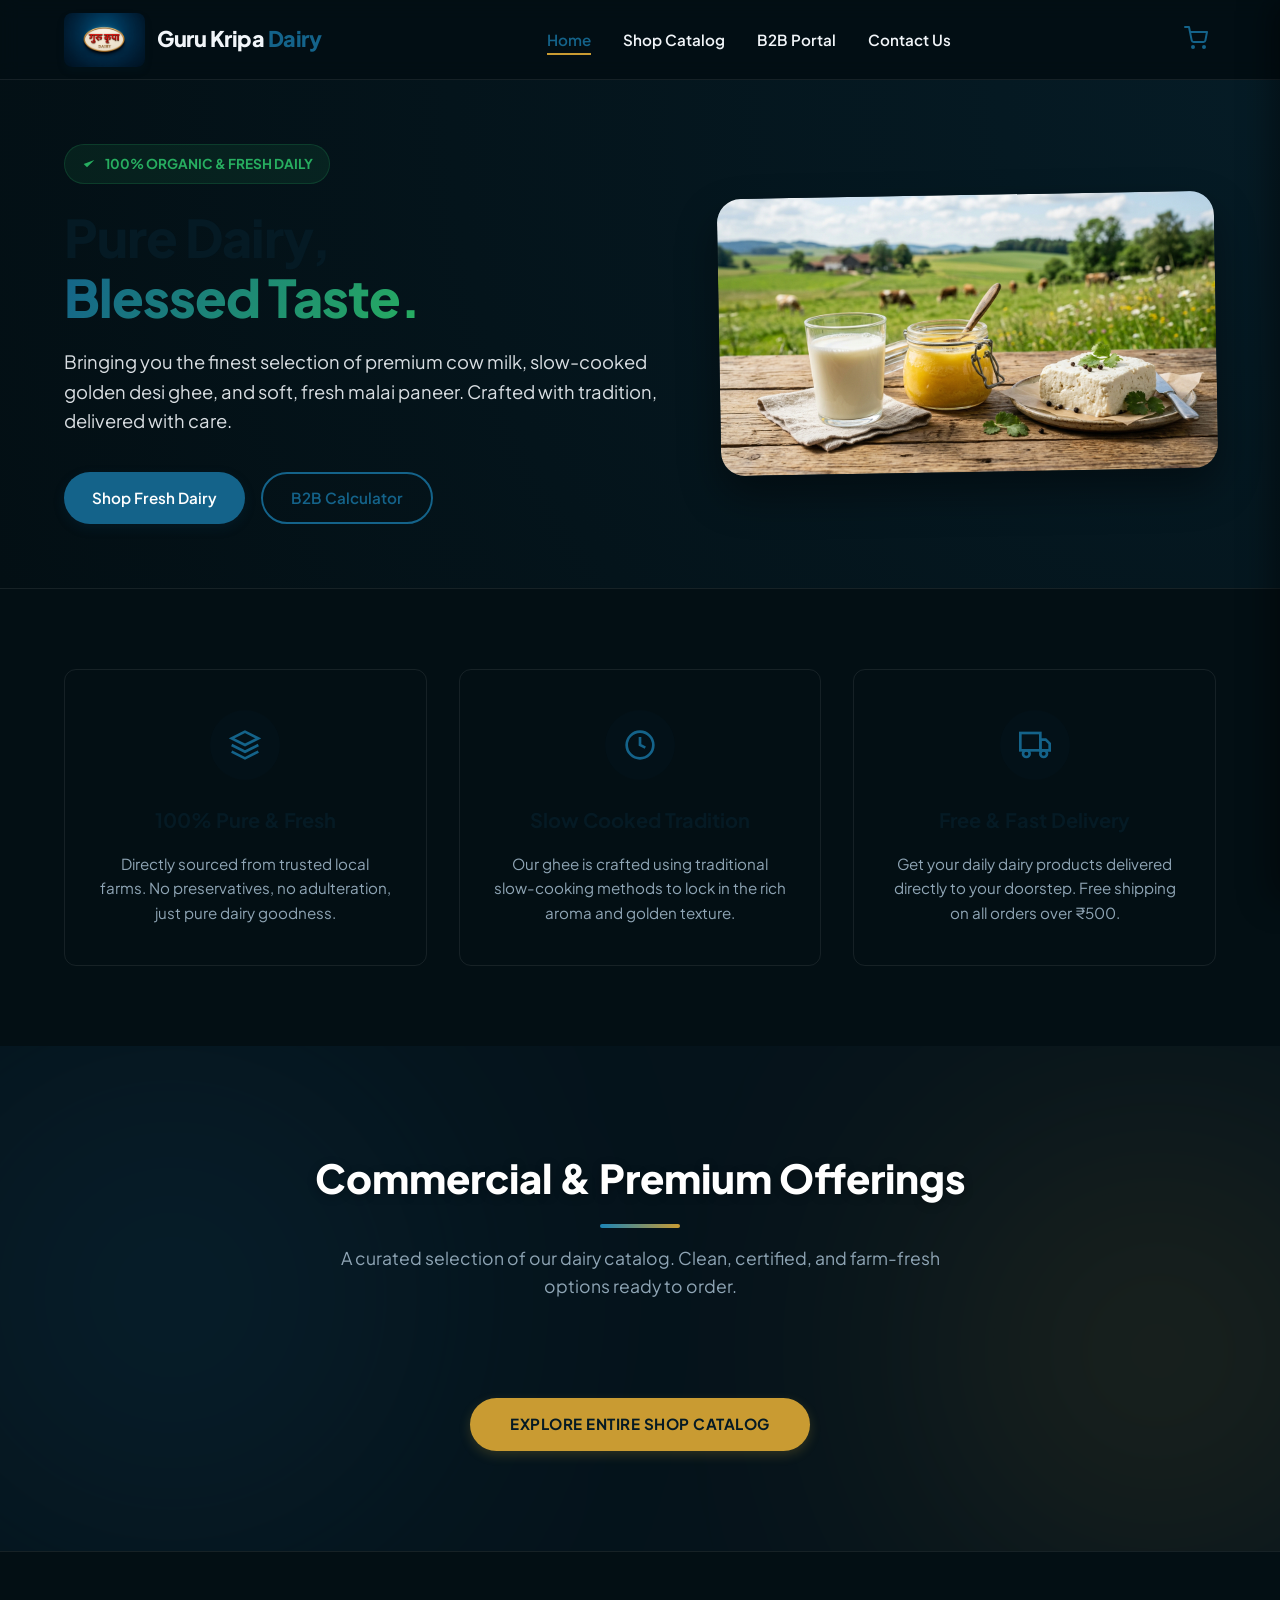
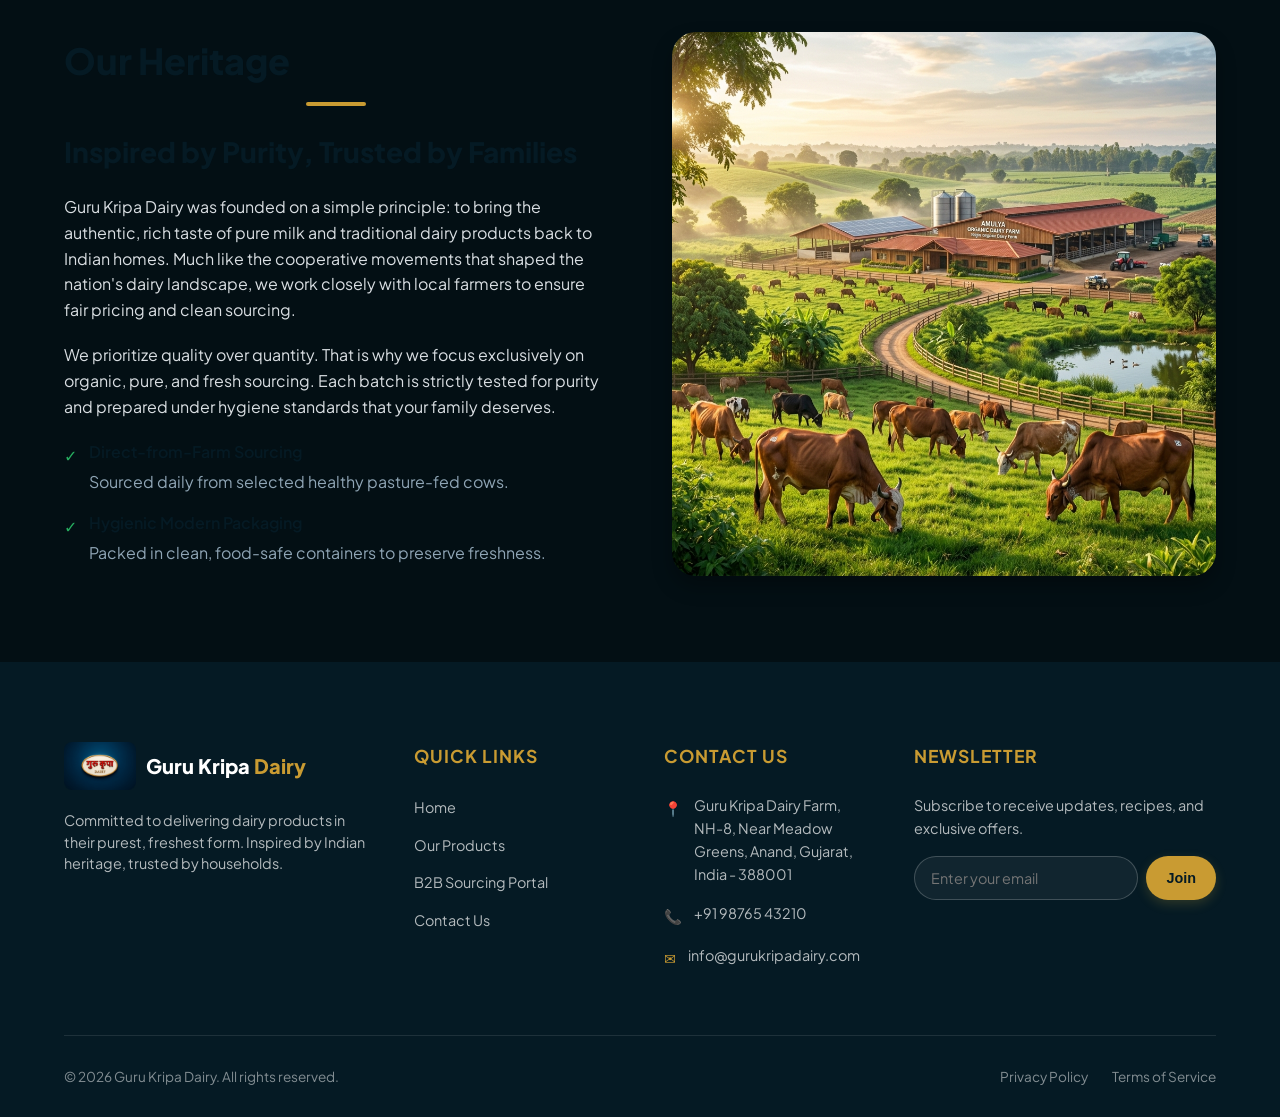
==== commit 8044e674: "Add heritage section image and update index.html link" ====
--- a/index.html
+++ b/index.html
@@ -165,7 +165,7 @@
           </ul>
         </div>
         <div class="heritage-img-container">
-          <img src="images/hero_banner.jpg" alt="Dairy farm cattle grazing in green meadows" class="heritage-img">
+          <img src="images/heritage_about.png" alt="Dairy farm cattle grazing in green meadows" class="heritage-img">
         </div>
       </div>
     </div>
